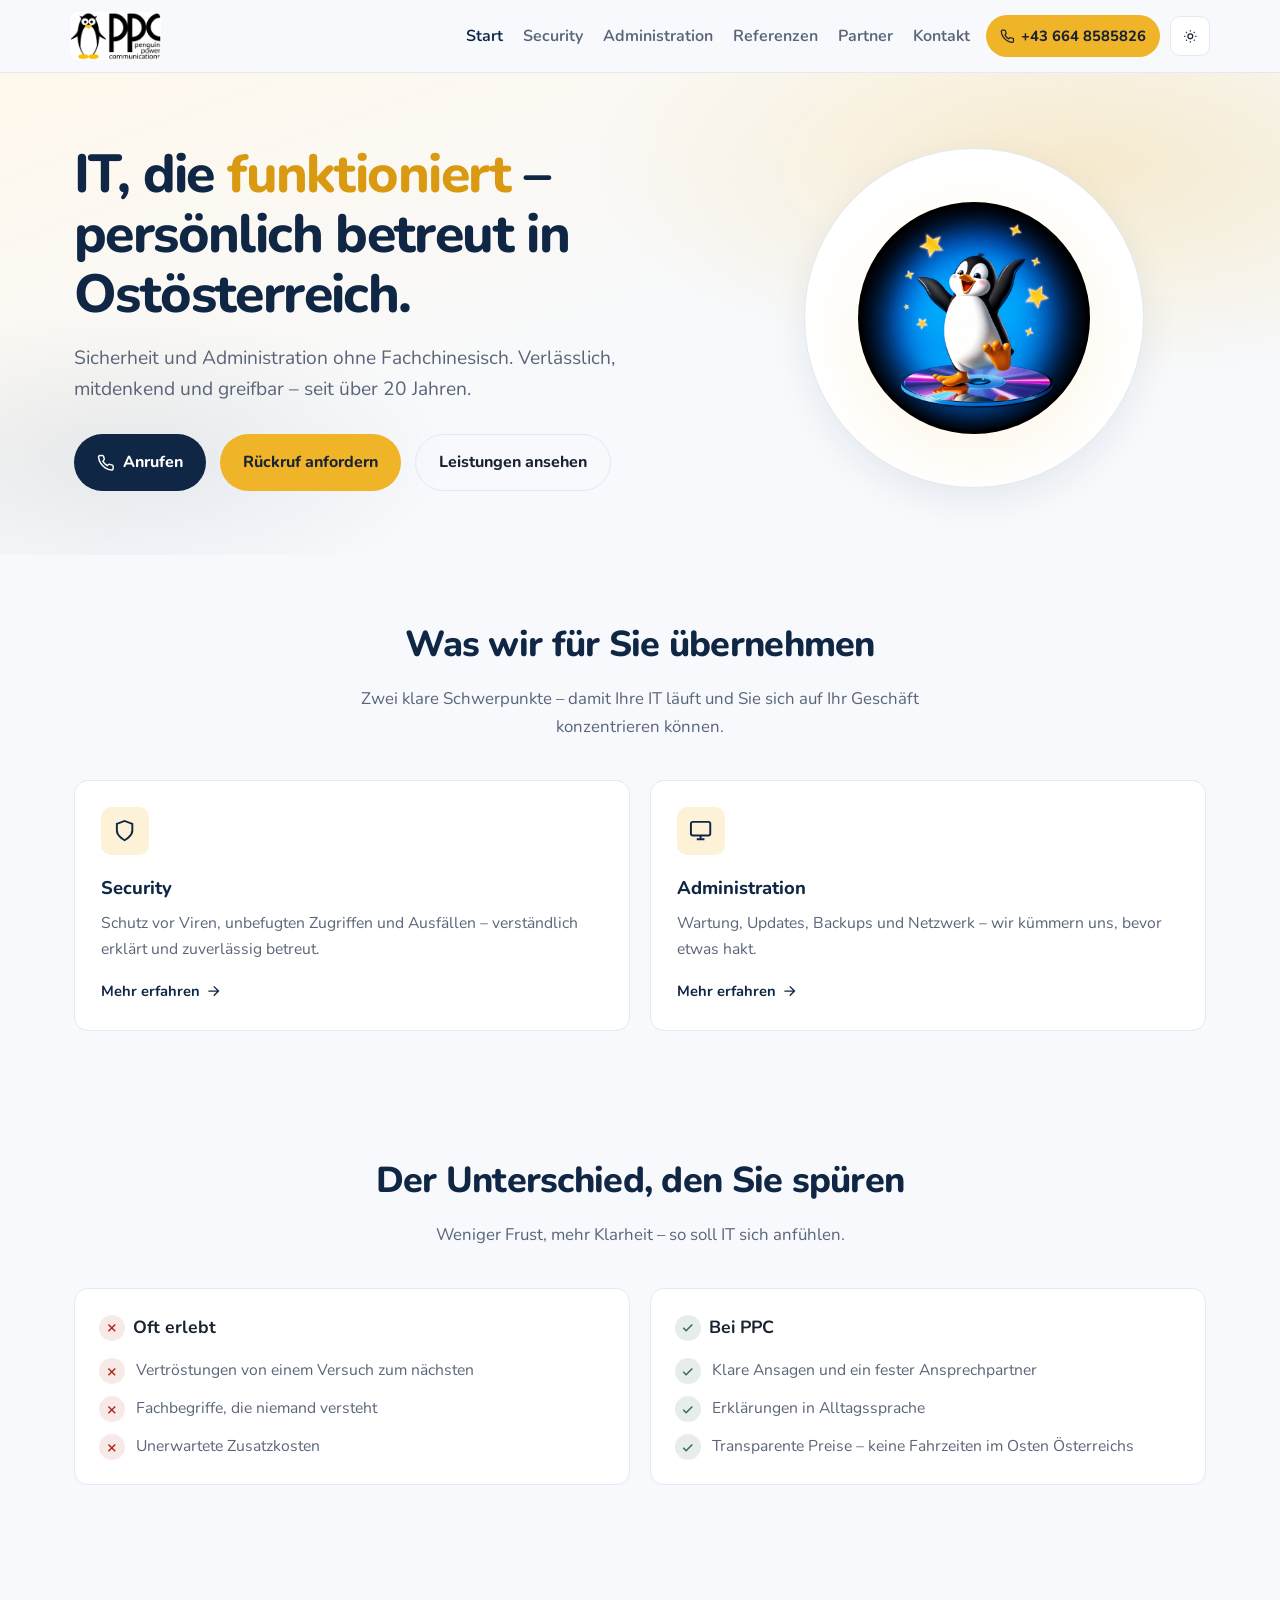
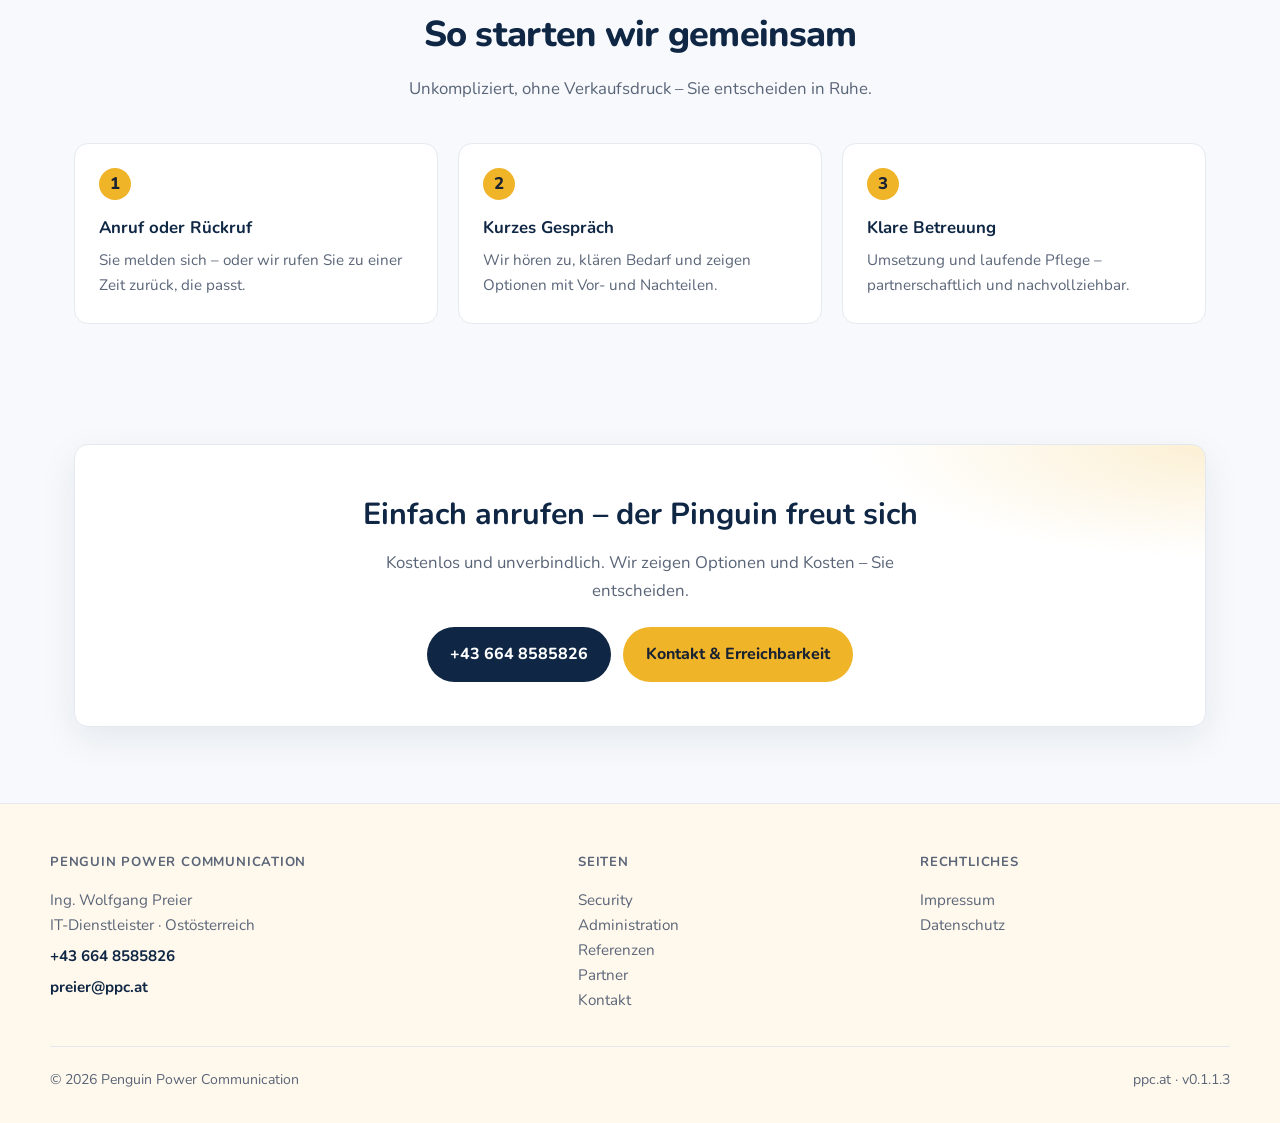
==== theweb/index.html @ 9c5f56d5 "Release 0.1.1.3: move site into theweb/ and add pro web standards. Relocate HTML/assets/security.txt" ====
<!DOCTYPE html>
<html lang="de">
<head>
  <meta charset="UTF-8">
  <meta name="viewport" content="width=device-width, initial-scale=1.0">
  <title>Penguin Power Communication | IT, die funktioniert</title>
  <meta name="description" content="Persönlicher IT-Dienstleister in Ostösterreich. Administration und Security – verständlich, verlässlich, seit über 20 Jahren.">
  <meta name="author" content="Ing. Wolfgang Preier, Penguin Power Communication">
  <meta name="version" content="0.1.1.3">
  <!-- PPCWeb Version 0.1.1.3 | 2026-11-20 | siehe CHANGELOG.md und DOKUMENTATION.md -->
  <meta name="theme-color" content="#f0b429" media="(prefers-color-scheme: light)">
  <meta name="theme-color" content="#0d1b2a" media="(prefers-color-scheme: dark)">
  <link rel="canonical" href="https://ppc.at/">
  <link rel="icon" href="assets/images/favicon.svg" type="image/svg+xml">
  <link rel="manifest" href="site.webmanifest">
  <link rel="author" type="text/plain" href="humans.txt">
  <meta property="og:type" content="website">
  <meta property="og:locale" content="de_AT">
  <meta property="og:site_name" content="Penguin Power Communication">
  <meta property="og:url" content="https://ppc.at/">
  <meta property="og:title" content="Penguin Power Communication | IT, die funktioniert">
  <meta property="og:description" content="Persönlicher IT-Dienstleister in Ostösterreich. Administration und Security – verständlich, verlässlich, seit über 20 Jahren.">
  <meta property="og:image" content="https://ppc.at/assets/images/penguin.jpg">
  <meta name="twitter:card" content="summary_large_image">
  <meta name="twitter:title" content="Penguin Power Communication | IT, die funktioniert">
  <meta name="twitter:description" content="Persönlicher IT-Dienstleister in Ostösterreich. Administration und Security – verständlich, verlässlich, seit über 20 Jahren.">
  <meta name="twitter:image" content="https://ppc.at/assets/images/penguin.jpg">
  <link rel="preconnect" href="https://fonts.bunny.net">
  <link href="https://fonts.bunny.net/css?family=nunito:400,600,700,800&display=swap" rel="stylesheet">
  <link rel="stylesheet" href="assets/css/style.css">
  <script type="application/ld+json">
  {
    "@context": "https://schema.org",
    "@type": "ProfessionalService",
    "name": "Penguin Power Communication",
    "alternateName": "PPC",
    "url": "https://ppc.at/",
    "logo": "https://ppc.at/assets/images/logo.jpg",
    "image": "https://ppc.at/assets/images/penguin.jpg",
    "description": "Persönlicher IT-Dienstleister in Ostösterreich – Administration und Security.",
    "telephone": "+43-664-8585826",
    "email": "preier@ppc.at",
    "address": {
      "@type": "PostalAddress",
      "streetAddress": "Sportplatzgasse 3",
      "postalCode": "7441",
      "addressLocality": "Pilgersdorf",
      "addressCountry": "AT"
    },
    "areaServed": {
      "@type": "AdministrativeArea",
      "name": "Ostösterreich"
    },
    "founder": {
      "@type": "Person",
      "name": "Ing. Wolfgang Preier"
    },
    "sameAs": [
      "https://malama.at"
    ]
  }
  </script>
  <script>
    (function () {
      try {
        var t = localStorage.getItem('theme');
        if (t === 'dark' || (!t && window.matchMedia('(prefers-color-scheme: dark)').matches)) {
          document.documentElement.setAttribute('data-theme', 'dark');
        }
      } catch (e) {}
    })();
  </script>
</head>
<body>
  <a class="skip-link" href="#main">Zum Inhalt springen</a>
  <header class="header">
    <nav class="nav" aria-label="Hauptnavigation">
      <a href="index.html" class="logo">
        <img src="assets/images/logo.jpg" alt="Penguin Power Communication">
      </a>
      <ul class="nav-links">
        <li><a href="index.html" class="active">Start</a></li>
        <li><a href="security.html">Security</a></li>
        <li><a href="administration.html">Administration</a></li>
        <li><a href="referenzen.html">Referenzen</a></li>
        <li><a href="partner.html">Partner</a></li>
        <li><a href="kontakt.html">Kontakt</a></li>
      </ul>
      <div class="nav-actions">
        <a href="tel:+436648585826" class="nav-phone" title="Jetzt anrufen">
          <svg class="icon" viewBox="0 0 24 24" fill="none" stroke="currentColor" stroke-width="2" stroke-linecap="round" stroke-linejoin="round" aria-hidden="true"><path d="M22 16.92v3a2 2 0 0 1-2.18 2 19.79 19.79 0 0 1-8.63-3.07 19.5 19.5 0 0 1-6-6 19.79 19.79 0 0 1-3.07-8.67A2 2 0 0 1 4.11 2h3a2 2 0 0 1 2 1.72c.13.81.36 1.6.68 2.35a2 2 0 0 1-.45 2.11L8.09 9.91a16 16 0 0 0 6 6l1.27-1.27a2 2 0 0 1 2.11-.45c.75.32 1.54.55 2.35.68A2 2 0 0 1 22 16.92z"/></svg>
          <span>+43 664 8585826</span>
        </a>
        <button class="theme-toggle" id="theme-toggle" type="button" aria-label="Dunkelmodus aktivieren">
          <svg class="icon icon-sm icon-sun" viewBox="0 0 24 24" fill="none" stroke="currentColor" stroke-width="2" aria-hidden="true"><circle cx="12" cy="12" r="4"/><path d="M12 2v2M12 20v2M4.93 4.93l1.41 1.41M17.66 17.66l1.41 1.41M2 12h2M20 12h2M4.93 19.07l1.41-1.41M17.66 6.34l1.41-1.41"/></svg>
          <svg class="icon icon-sm icon-moon" viewBox="0 0 24 24" fill="none" stroke="currentColor" stroke-width="2" aria-hidden="true"><path d="M21 14.5A8.5 8.5 0 1 1 9.5 3a7 7 0 0 0 11.5 11.5z"/></svg>
        </button>
        <button class="menu-toggle" type="button" aria-label="Menü öffnen" aria-expanded="false">
          <svg class="icon" viewBox="0 0 24 24" fill="none" stroke="currentColor" stroke-width="2" aria-hidden="true"><path d="M4 6h16M4 12h16M4 18h16"/></svg>
        </button>
      </div>
    </nav>
  </header>

  <main id="main">
    <section class="hero">
      <div class="hero-inner">
        <div class="hero-content">
          <h1>IT, die <span class="accent">funktioniert</span> – persönlich betreut in Ostösterreich.</h1>
          <p class="lead">Sicherheit und Administration ohne Fachchinesisch. Verlässlich, mitdenkend und greifbar – seit über 20 Jahren.</p>
          <div class="hero-buttons">
            <a href="tel:+436648585826" class="btn btn-phone">
              <svg class="icon icon-sm" viewBox="0 0 24 24" fill="none" stroke="currentColor" stroke-width="2" aria-hidden="true"><path d="M22 16.92v3a2 2 0 0 1-2.18 2 19.79 19.79 0 0 1-8.63-3.07 19.5 19.5 0 0 1-6-6 19.79 19.79 0 0 1-3.07-8.67A2 2 0 0 1 4.11 2h3a2 2 0 0 1 2 1.72c.13.81.36 1.6.68 2.35a2 2 0 0 1-.45 2.11L8.09 9.91a16 16 0 0 0 6 6l1.27-1.27a2 2 0 0 1 2.11-.45c.75.32 1.54.55 2.35.68A2 2 0 0 1 22 16.92z"/></svg>
              Anrufen
            </a>
            <a href="kontakt.html" class="btn btn-primary">Rückruf anfordern</a>
            <a href="security.html" class="btn btn-outline">Leistungen ansehen</a>
          </div>
        </div>
        <div class="hero-visual">
          <div class="penguin-box">
            <img src="assets/images/penguin.jpg" alt="Der PPC-Pinguin – Ihr freundlicher IT-Begleiter" class="penguin-logo" width="280" height="280">
          </div>
        </div>
      </div>
    </section>

    <section class="section">
      <div class="section-header">
        <h2>Was wir für Sie übernehmen</h2>
        <p>Zwei klare Schwerpunkte – damit Ihre IT läuft und Sie sich auf Ihr Geschäft konzentrieren können.</p>
      </div>
      <div class="grid grid-2">
        <a class="card" href="security.html">
          <div class="card-icon" aria-hidden="true">
            <svg class="icon" viewBox="0 0 24 24" fill="none" stroke="currentColor" stroke-width="2"><path d="M12 22s8-4 8-10V5l-8-3-8 3v7c0 6 8 10 8 10z"/></svg>
          </div>
          <h3>Security</h3>
          <p>Schutz vor Viren, unbefugten Zugriffen und Ausfällen – verständlich erklärt und zuverlässig betreut.</p>
          <span class="card-link-hint">Mehr erfahren
            <svg class="icon icon-sm" viewBox="0 0 24 24" fill="none" stroke="currentColor" stroke-width="2" aria-hidden="true"><path d="M5 12h14M13 5l7 7-7 7"/></svg>
          </span>
        </a>
        <a class="card" href="administration.html">
          <div class="card-icon" aria-hidden="true">
            <svg class="icon" viewBox="0 0 24 24" fill="none" stroke="currentColor" stroke-width="2"><rect x="2" y="3" width="20" height="14" rx="2"/><path d="M8 21h8M12 17v4"/></svg>
          </div>
          <h3>Administration</h3>
          <p>Wartung, Updates, Backups und Netzwerk – wir kümmern uns, bevor etwas hakt.</p>
          <span class="card-link-hint">Mehr erfahren
            <svg class="icon icon-sm" viewBox="0 0 24 24" fill="none" stroke="currentColor" stroke-width="2" aria-hidden="true"><path d="M5 12h14M13 5l7 7-7 7"/></svg>
          </span>
        </a>
      </div>
    </section>

    <section class="section">
      <div class="section-header">
        <h2>Der Unterschied, den Sie spüren</h2>
        <p>Weniger Frust, mehr Klarheit – so soll IT sich anfühlen.</p>
      </div>
      <div class="compare">
        <div class="compare-col">
          <h3>
            <span class="badge-icon badge-no" aria-hidden="true">
              <svg class="icon" viewBox="0 0 24 24" fill="none" stroke="currentColor" stroke-width="2.5"><path d="M18 6 6 18M6 6l12 12"/></svg>
            </span>
            Oft erlebt
          </h3>
          <ul>
            <li>
              <span class="badge-icon badge-no" aria-hidden="true"><svg class="icon" viewBox="0 0 24 24" fill="none" stroke="currentColor" stroke-width="2.5"><path d="M18 6 6 18M6 6l12 12"/></svg></span>
              Vertröstungen von einem Versuch zum nächsten
            </li>
            <li>
              <span class="badge-icon badge-no" aria-hidden="true"><svg class="icon" viewBox="0 0 24 24" fill="none" stroke="currentColor" stroke-width="2.5"><path d="M18 6 6 18M6 6l12 12"/></svg></span>
              Fachbegriffe, die niemand versteht
            </li>
            <li>
              <span class="badge-icon badge-no" aria-hidden="true"><svg class="icon" viewBox="0 0 24 24" fill="none" stroke="currentColor" stroke-width="2.5"><path d="M18 6 6 18M6 6l12 12"/></svg></span>
              Unerwartete Zusatzkosten
            </li>
          </ul>
        </div>
        <div class="compare-col">
          <h3>
            <span class="badge-icon badge-ok" aria-hidden="true">
              <svg class="icon" viewBox="0 0 24 24" fill="none" stroke="currentColor" stroke-width="2.5"><path d="M20 6 9 17l-5-5"/></svg>
            </span>
            Bei PPC
          </h3>
          <ul>
            <li>
              <span class="badge-icon badge-ok" aria-hidden="true"><svg class="icon" viewBox="0 0 24 24" fill="none" stroke="currentColor" stroke-width="2.5"><path d="M20 6 9 17l-5-5"/></svg></span>
              Klare Ansagen und ein fester Ansprechpartner
            </li>
            <li>
              <span class="badge-icon badge-ok" aria-hidden="true"><svg class="icon" viewBox="0 0 24 24" fill="none" stroke="currentColor" stroke-width="2.5"><path d="M20 6 9 17l-5-5"/></svg></span>
              Erklärungen in Alltagssprache
            </li>
            <li>
              <span class="badge-icon badge-ok" aria-hidden="true"><svg class="icon" viewBox="0 0 24 24" fill="none" stroke="currentColor" stroke-width="2.5"><path d="M20 6 9 17l-5-5"/></svg></span>
              Transparente Preise – keine Fahrzeiten im Osten Österreichs
            </li>
          </ul>
        </div>
      </div>
    </section>

    <section class="section">
      <div class="section-header">
        <h2>So starten wir gemeinsam</h2>
        <p>Unkompliziert, ohne Verkaufsdruck – Sie entscheiden in Ruhe.</p>
      </div>
      <div class="steps">
        <div class="step">
          <h3>Anruf oder Rückruf</h3>
          <p>Sie melden sich – oder wir rufen Sie zu einer Zeit zurück, die passt.</p>
        </div>
        <div class="step">
          <h3>Kurzes Gespräch</h3>
          <p>Wir hören zu, klären Bedarf und zeigen Optionen mit Vor- und Nachteilen.</p>
        </div>
        <div class="step">
          <h3>Klare Betreuung</h3>
          <p>Umsetzung und laufende Pflege – partnerschaftlich und nachvollziehbar.</p>
        </div>
      </div>
    </section>

    <section class="section">
      <div class="cta">
        <h2>Einfach anrufen – der Pinguin freut sich</h2>
        <p>Kostenlos und unverbindlich. Wir zeigen Optionen und Kosten – Sie entscheiden.</p>
        <div class="cta-actions">
          <a href="tel:+436648585826" class="btn btn-phone">+43 664 8585826</a>
          <a href="kontakt.html" class="btn btn-primary">Kontakt &amp; Erreichbarkeit</a>
        </div>
      </div>
    </section>
  </main>

  <footer class="footer">
    <div class="footer-inner">
      <div>
        <h4>Penguin Power Communication</h4>
        <p>Ing. Wolfgang Preier<br>IT-Dienstleister · Ostösterreich</p>
        <p><a class="footer-phone" href="tel:+436648585826">+43 664 8585826</a></p>
        <p><a class="footer-mail" href="mailto:preier@ppc.at">preier@ppc.at</a></p>
      </div>
      <div>
        <h4>Seiten</h4>
        <p>
          <a href="security.html">Security</a><br>
          <a href="administration.html">Administration</a><br>
          <a href="referenzen.html">Referenzen</a><br>
          <a href="partner.html">Partner</a><br>
          <a href="kontakt.html">Kontakt</a>
        </p>
      </div>
      <div>
        <h4>Rechtliches</h4>
        <p>
          <a href="impressum.html">Impressum</a><br>
          <a href="impressum.html#datenschutz">Datenschutz</a>
        </p>
      </div>
    </div>
    <div class="footer-bottom">
      <span>© 2026 Penguin Power Communication</span>
      <span>ppc.at · v<span id="site-version">0.1.1.3</span></span>
    </div>
  </footer>

  <script src="assets/js/main.js"></script>
</body>
</html>
---- theweb/assets/css/style.css ----
:root {
  --bg: #f7f9fc;
  --bg-warm: #fff8ec;
  --bg-card: #ffffff;
  --text: #1a2332;
  --text-muted: #5a6578;
  --ink: #0f2744;
  --accent: #f0b429;
  --accent-hover: #d99a12;
  --accent-ink: #1a2332;
  --accent-soft: rgba(240, 180, 41, 0.18);
  --border: #e4e9f0;
  --header-bg: rgba(247, 249, 252, 0.92);
  --ok: #2f6b4f;
  --ok-soft: rgba(47, 107, 79, 0.12);
  --no: #b42318;
  --no-soft: rgba(180, 35, 24, 0.1);
  --radius: 14px;
  --radius-sm: 10px;
  --shadow: 0 12px 36px rgba(15, 39, 68, 0.08);
  --font: "Nunito", "Segoe UI", system-ui, sans-serif;
  --focus: 0 0 0 3px rgba(240, 180, 41, 0.45);
}

[data-theme="dark"] {
  --bg: #0d1b2a;
  --bg-warm: #132338;
  --bg-card: #152536;
  --text: #f4f7fb;
  --text-muted: #a8b4c4;
  --ink: #e8eef6;
  --accent: #f0b429;
  --accent-hover: #ffc94a;
  --accent-ink: #1a2332;
  --accent-soft: rgba(240, 180, 41, 0.16);
  --border: #243447;
  --header-bg: rgba(13, 27, 42, 0.92);
  --shadow: 0 12px 36px rgba(0, 0, 0, 0.35);
  --ok: #6fcf97;
  --ok-soft: rgba(111, 207, 151, 0.14);
  --no: #f97066;
  --no-soft: rgba(249, 112, 102, 0.12);
}

* {
  margin: 0;
  padding: 0;
  box-sizing: border-box;
}

html {
  scroll-behavior: smooth;
}

@media (prefers-reduced-motion: reduce) {
  html {
    scroll-behavior: auto;
  }
  *,
  *::before,
  *::after {
    animation: none !important;
    transition: none !important;
  }
}

body {
  font-family: var(--font);
  background: var(--bg);
  color: var(--text);
  line-height: 1.65;
  min-height: 100vh;
  font-size: 1.05rem;
}

a {
  color: inherit;
  text-decoration: none;
}

img {
  max-width: 100%;
  height: auto;
  display: block;
}

:focus-visible {
  outline: none;
  box-shadow: var(--focus);
  border-radius: 6px;
}

.skip-link {
  position: absolute;
  left: 1rem;
  top: -100px;
  z-index: 1000;
  padding: 0.65rem 1rem;
  background: var(--accent);
  color: var(--accent-ink);
  font-weight: 750;
  border-radius: 8px;
  transition: top 0.2s;
}

.skip-link:focus {
  top: 1rem;
}

.icon {
  width: 1.35em;
  height: 1.35em;
  display: block;
  flex-shrink: 0;
}

.icon-sm {
  width: 1.1em;
  height: 1.1em;
}

/* Header */
.header {
  position: sticky;
  top: 0;
  z-index: 100;
  background: var(--header-bg);
  backdrop-filter: blur(14px);
  border-bottom: 1px solid var(--border);
}

.nav {
  max-width: 1180px;
  margin: 0 auto;
  padding: 0.75rem 1.25rem;
  display: flex;
  align-items: center;
  gap: 1rem;
}

.logo {
  display: flex;
  align-items: center;
  flex-shrink: 0;
}

.logo img {
  height: 48px;
  width: auto;
  border-radius: 8px;
}

.nav-links {
  display: flex;
  gap: 1.25rem;
  list-style: none;
  font-size: 1rem;
  font-weight: 650;
  margin-left: auto;
}

.nav-links a {
  color: var(--text-muted);
  transition: color 0.2s;
}

.nav-links a:hover,
.nav-links a.active {
  color: var(--ink);
}

.nav-actions {
  display: flex;
  align-items: center;
  gap: 0.6rem;
  flex-shrink: 0;
}

.nav-phone {
  display: inline-flex;
  align-items: center;
  gap: 0.4rem;
  padding: 0.55rem 0.9rem;
  border-radius: 999px;
  background: var(--accent);
  color: var(--accent-ink);
  font-weight: 750;
  font-size: 0.92rem;
  transition: background 0.2s, transform 0.2s;
}

.nav-phone:hover {
  background: var(--accent-hover);
  transform: translateY(-1px);
}

.nav-phone .icon {
  width: 1em;
  height: 1em;
}

.theme-toggle,
.menu-toggle {
  background: var(--bg-card);
  border: 1px solid var(--border);
  color: var(--text);
  width: 40px;
  height: 40px;
  border-radius: 10px;
  cursor: pointer;
  display: inline-flex;
  align-items: center;
  justify-content: center;
  transition: border-color 0.2s, color 0.2s;
}

.theme-toggle:hover,
.menu-toggle:hover {
  border-color: var(--accent);
  color: var(--ink);
}

.menu-toggle {
  display: none;
}

.theme-toggle .icon-moon {
  display: none;
}

[data-theme="dark"] .theme-toggle .icon-sun {
  display: none;
}

[data-theme="dark"] .theme-toggle .icon-moon {
  display: block;
}

/* Hero */
.hero {
  position: relative;
  overflow: hidden;
  background:
    radial-gradient(ellipse 70% 80% at 85% 20%, rgba(240, 180, 41, 0.22), transparent 55%),
    radial-gradient(ellipse 50% 60% at 10% 80%, rgba(15, 39, 68, 0.08), transparent 50%),
    linear-gradient(160deg, var(--bg-warm), var(--bg) 55%);
}

[data-theme="dark"] .hero {
  background:
    radial-gradient(ellipse 70% 80% at 85% 15%, rgba(240, 180, 41, 0.16), transparent 55%),
    radial-gradient(ellipse 50% 60% at 5% 90%, rgba(80, 140, 220, 0.08), transparent 50%),
    linear-gradient(160deg, #132338, var(--bg) 60%);
}

.hero-inner {
  max-width: 1180px;
  margin: 0 auto;
  padding: 4.5rem 1.5rem 4rem;
  display: grid;
  grid-template-columns: 1.15fr 0.85fr;
  gap: 2.5rem;
  align-items: center;
}

.hero-content h1 {
  font-size: clamp(2.15rem, 4.8vw, 3.35rem);
  font-weight: 800;
  line-height: 1.12;
  letter-spacing: -0.03em;
  margin-bottom: 1.1rem;
  color: var(--ink);
}

.hero-content h1 .accent {
  color: var(--accent-hover);
}

[data-theme="dark"] .hero-content h1 .accent {
  color: var(--accent);
}

.hero-content .lead {
  font-size: 1.2rem;
  color: var(--text-muted);
  margin-bottom: 1.75rem;
  max-width: 34rem;
}

.hero-buttons {
  display: flex;
  flex-wrap: wrap;
  gap: 0.85rem;
}

.btn {
  display: inline-flex;
  align-items: center;
  justify-content: center;
  gap: 0.5rem;
  padding: 0.9rem 1.45rem;
  border-radius: 999px;
  font-weight: 750;
  font-size: 1rem;
  transition: transform 0.2s, background 0.2s, border-color 0.2s, color 0.2s;
  border: none;
  cursor: pointer;
  font-family: inherit;
}

.btn-primary {
  background: var(--accent);
  color: var(--accent-ink);
}

.btn-primary:hover {
  background: var(--accent-hover);
  transform: translateY(-2px);
}

.btn-outline {
  background: transparent;
  border: 1.5px solid var(--border);
  color: var(--text);
}

.btn-outline:hover {
  border-color: var(--accent);
  color: var(--ink);
}

.btn-phone {
  background: var(--ink);
  color: #fff;
}

.btn-phone:hover {
  filter: brightness(1.08);
  transform: translateY(-2px);
}

[data-theme="dark"] .btn-phone {
  background: var(--accent);
  color: var(--accent-ink);
}

.hero-visual {
  display: flex;
  justify-content: center;
  align-items: center;
}

.penguin-box {
  width: min(100%, 340px);
  aspect-ratio: 1;
  border-radius: 50%;
  display: flex;
  align-items: center;
  justify-content: center;
  background:
    radial-gradient(circle at 35% 30%, rgba(255, 255, 255, 0.55), transparent 45%),
    radial-gradient(circle at 50% 55%, var(--accent-soft), transparent 65%),
    var(--bg-card);
  border: 1px solid var(--border);
  box-shadow: var(--shadow);
  padding: 1.25rem;
}

.penguin-logo {
  width: 78%;
  height: auto;
  object-fit: contain;
  border-radius: 50%;
}

/* Sections */
.section {
  max-width: 1180px;
  margin: 0 auto;
  padding: 3.75rem 1.5rem;
}

.section-header {
  text-align: center;
  margin-bottom: 2.5rem;
}

.section-header h2 {
  font-size: clamp(1.7rem, 3vw, 2.25rem);
  font-weight: 800;
  letter-spacing: -0.02em;
  margin-bottom: 0.65rem;
  color: var(--ink);
}

.section-header p {
  color: var(--text-muted);
  max-width: 38rem;
  margin: 0 auto;
}

.grid {
  display: grid;
  gap: 1.25rem;
}

.grid-3 {
  grid-template-columns: repeat(auto-fit, minmax(260px, 1fr));
}

.grid-2 {
  grid-template-columns: repeat(auto-fit, minmax(280px, 1fr));
}

.card {
  background: var(--bg-card);
  border: 1px solid var(--border);
  border-radius: var(--radius);
  padding: 1.6rem;
  transition: border-color 0.2s, box-shadow 0.2s, transform 0.2s;
}

a.card:hover {
  border-color: var(--accent);
  transform: translateY(-3px);
  box-shadow: var(--shadow);
}

.card-icon {
  width: 48px;
  height: 48px;
  background: var(--accent-soft);
  border-radius: var(--radius-sm);
  display: flex;
  align-items: center;
  justify-content: center;
  margin-bottom: 1.1rem;
  color: var(--ink);
}

.card-icon .icon {
  width: 1.45rem;
  height: 1.45rem;
}

.card h3 {
  font-size: 1.15rem;
  font-weight: 750;
  margin-bottom: 0.5rem;
  color: var(--ink);
}

.card p {
  color: var(--text-muted);
  font-size: 0.98rem;
}

.card-link-hint {
  display: inline-flex;
  align-items: center;
  gap: 0.35rem;
  margin-top: 1rem;
  font-weight: 700;
  font-size: 0.92rem;
  color: var(--ink);
}

.compare {
  display: grid;
  grid-template-columns: 1fr 1fr;
  gap: 1.25rem;
}

.compare-col {
  background: var(--bg-card);
  border: 1px solid var(--border);
  border-radius: var(--radius);
  padding: 1.5rem;
}

.compare-col h3 {
  font-size: 1.1rem;
  margin-bottom: 1rem;
  display: flex;
  align-items: center;
  gap: 0.5rem;
}

.compare-col ul {
  list-style: none;
  display: grid;
  gap: 0.75rem;
}

.compare-col li {
  display: flex;
  gap: 0.7rem;
  align-items: flex-start;
  color: var(--text-muted);
  font-size: 0.98rem;
}

.badge-icon {
  width: 26px;
  height: 26px;
  border-radius: 50%;
  display: inline-flex;
  align-items: center;
  justify-content: center;
  flex-shrink: 0;
}

.badge-icon .icon {
  width: 0.85rem;
  height: 0.85rem;
}

.badge-no {
  background: var(--no-soft);
  color: var(--no);
}

.badge-ok {
  background: var(--ok-soft);
  color: var(--ok);
}

.steps {
  display: grid;
  grid-template-columns: repeat(3, 1fr);
  gap: 1.25rem;
  counter-reset: step;
}

.step {
  background: var(--bg-card);
  border: 1px solid var(--border);
  border-radius: var(--radius);
  padding: 1.5rem;
  position: relative;
}

.step::before {
  counter-increment: step;
  content: counter(step);
  display: inline-flex;
  align-items: center;
  justify-content: center;
  width: 2rem;
  height: 2rem;
  border-radius: 50%;
  background: var(--accent);
  color: var(--accent-ink);
  font-weight: 800;
  margin-bottom: 0.9rem;
}

.step h3 {
  font-size: 1.05rem;
  margin-bottom: 0.4rem;
  color: var(--ink);
}

.step p {
  color: var(--text-muted);
  font-size: 0.95rem;
}

.features {
  display: grid;
  gap: 0.9rem;
}

.feature {
  display: flex;
  gap: 1rem;
  align-items: flex-start;
  padding: 1.15rem 1.25rem;
  background: var(--bg-card);
  border-radius: var(--radius);
  border: 1px solid var(--border);
}

.feature-check {
  flex-shrink: 0;
  width: 28px;
  height: 28px;
  background: var(--accent);
  color: var(--accent-ink);
  border-radius: 50%;
  display: flex;
  align-items: center;
  justify-content: center;
}

.feature-check .icon {
  width: 0.9rem;
  height: 0.9rem;
}

.cta {
  background:
    radial-gradient(ellipse 60% 80% at 100% 0%, rgba(240, 180, 41, 0.2), transparent 50%),
    var(--bg-card);
  border: 1px solid var(--border);
  border-radius: var(--radius);
  padding: 2.75rem 2rem;
  text-align: center;
  box-shadow: var(--shadow);
}

.cta h2 {
  font-size: clamp(1.5rem, 3vw, 1.9rem);
  margin-bottom: 0.65rem;
  color: var(--ink);
}

.cta p {
  color: var(--text-muted);
  margin-bottom: 1.4rem;
  max-width: 36rem;
  margin-left: auto;
  margin-right: auto;
}

.cta-actions {
  display: flex;
  flex-wrap: wrap;
  gap: 0.75rem;
  justify-content: center;
}

.contact-grid {
  display: grid;
  grid-template-columns: repeat(auto-fit, minmax(240px, 1fr));
  gap: 1.25rem;
  max-width: 860px;
  margin: 0 auto;
}

.contact-card {
  text-align: center;
  padding: 2rem 1.5rem;
}

.contact-card .card-icon {
  margin-left: auto;
  margin-right: auto;
}

.contact-card a {
  font-weight: 750;
  color: var(--ink);
  word-break: break-word;
}

.contact-card a:hover {
  color: var(--accent-hover);
}

.legal {
  max-width: 760px;
  margin: 0 auto;
}

.legal h2 {
  margin: 2rem 0 0.85rem;
  color: var(--ink);
  font-size: 1.35rem;
}

.legal h2:first-child {
  margin-top: 0;
}

.legal p,
.legal li {
  color: var(--text-muted);
  margin-bottom: 0.75rem;
}

.legal ul {
  padding-left: 1.2rem;
  margin-bottom: 1rem;
}

.partner-logo {
  max-width: 220px;
  margin: 0 auto 1.25rem;
  height: auto;
}

.footer {
  border-top: 1px solid var(--border);
  padding: 3rem 1.5rem 2rem;
  margin-top: 1rem;
  background: var(--bg-warm);
}

[data-theme="dark"] .footer {
  background: #101f30;
}

.footer-inner {
  max-width: 1180px;
  margin: 0 auto;
  display: grid;
  grid-template-columns: 1.6fr 1fr 1fr;
  gap: 2rem;
}

.footer h4 {
  font-size: 0.82rem;
  text-transform: uppercase;
  letter-spacing: 0.06em;
  color: var(--text-muted);
  margin-bottom: 0.9rem;
}

.footer p,
.footer a {
  color: var(--text-muted);
  font-size: 0.95rem;
}

.footer a:hover {
  color: var(--accent-hover);
}

.footer-phone,
.footer-mail {
  display: inline-flex;
  align-items: center;
  gap: 0.4rem;
  font-weight: 700;
  color: var(--ink) !important;
  margin-top: 0.35rem;
}

.footer-bottom {
  max-width: 1180px;
  margin: 2rem auto 0;
  padding-top: 1.35rem;
  border-top: 1px solid var(--border);
  display: flex;
  justify-content: space-between;
  flex-wrap: wrap;
  gap: 1rem;
  font-size: 0.88rem;
  color: var(--text-muted);
}

.page-header {
  max-width: 1180px;
  margin: 0 auto;
  padding: 3.25rem 1.5rem 1.5rem;
  text-align: center;
}

.page-header h1 {
  font-size: clamp(2rem, 4vw, 2.7rem);
  font-weight: 800;
  letter-spacing: -0.02em;
  margin-bottom: 0.65rem;
  color: var(--ink);
}

.page-header p {
  color: var(--text-muted);
  font-size: 1.1rem;
  max-width: 40rem;
  margin: 0 auto;
}

.ref-list {
  display: grid;
  gap: 0.85rem;
}

.ref-item {
  padding: 1.15rem 1.35rem;
  background: var(--bg-card);
  border: 1px solid var(--border);
  border-radius: var(--radius);
  display: flex;
  align-items: center;
  gap: 0.85rem;
  font-weight: 650;
}

.ref-item .icon {
  color: var(--accent-hover);
  width: 1rem;
  height: 1rem;
}

@media (max-width: 900px) {
  .hero-inner {
    grid-template-columns: 1fr;
    text-align: center;
    padding-top: 3rem;
  }

  .hero-content .lead {
    margin-left: auto;
    margin-right: auto;
  }

  .hero-buttons {
    justify-content: center;
  }

  .nav-links {
    display: none;
    position: absolute;
    top: 100%;
    left: 0;
    right: 0;
    background: var(--bg);
    flex-direction: column;
    padding: 1.25rem 1.5rem 1.5rem;
    border-bottom: 1px solid var(--border);
    gap: 0.85rem;
    margin-left: 0;
  }

  .nav-links.open {
    display: flex;
  }

  .menu-toggle {
    display: inline-flex;
  }

  .nav-phone span {
    display: none;
  }

  .nav-phone {
    padding: 0.55rem;
    width: 40px;
    height: 40px;
    justify-content: center;
  }

  .compare,
  .steps,
  .footer-inner {
    grid-template-columns: 1fr;
  }
}

@media (max-width: 600px) {
  .logo img {
    height: 40px;
  }

  .penguin-box {
    width: min(100%, 260px);
  }
}
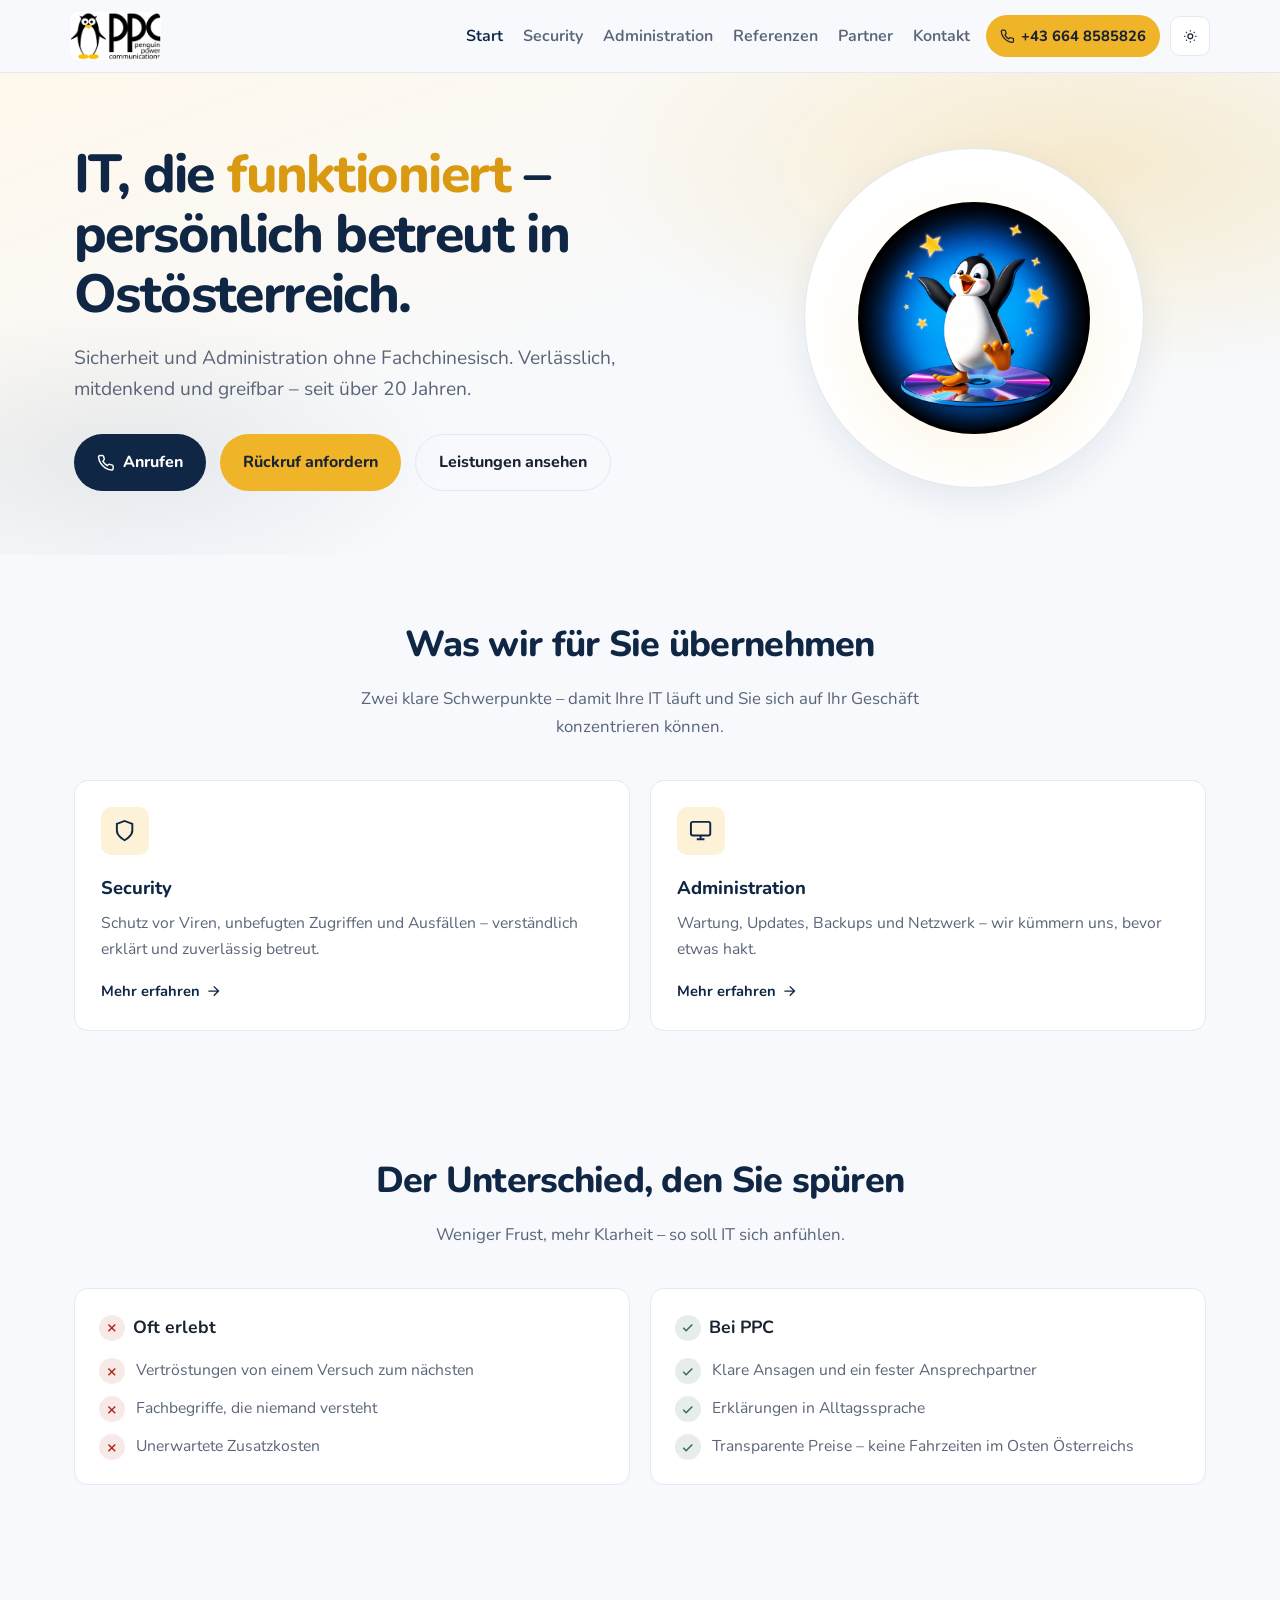
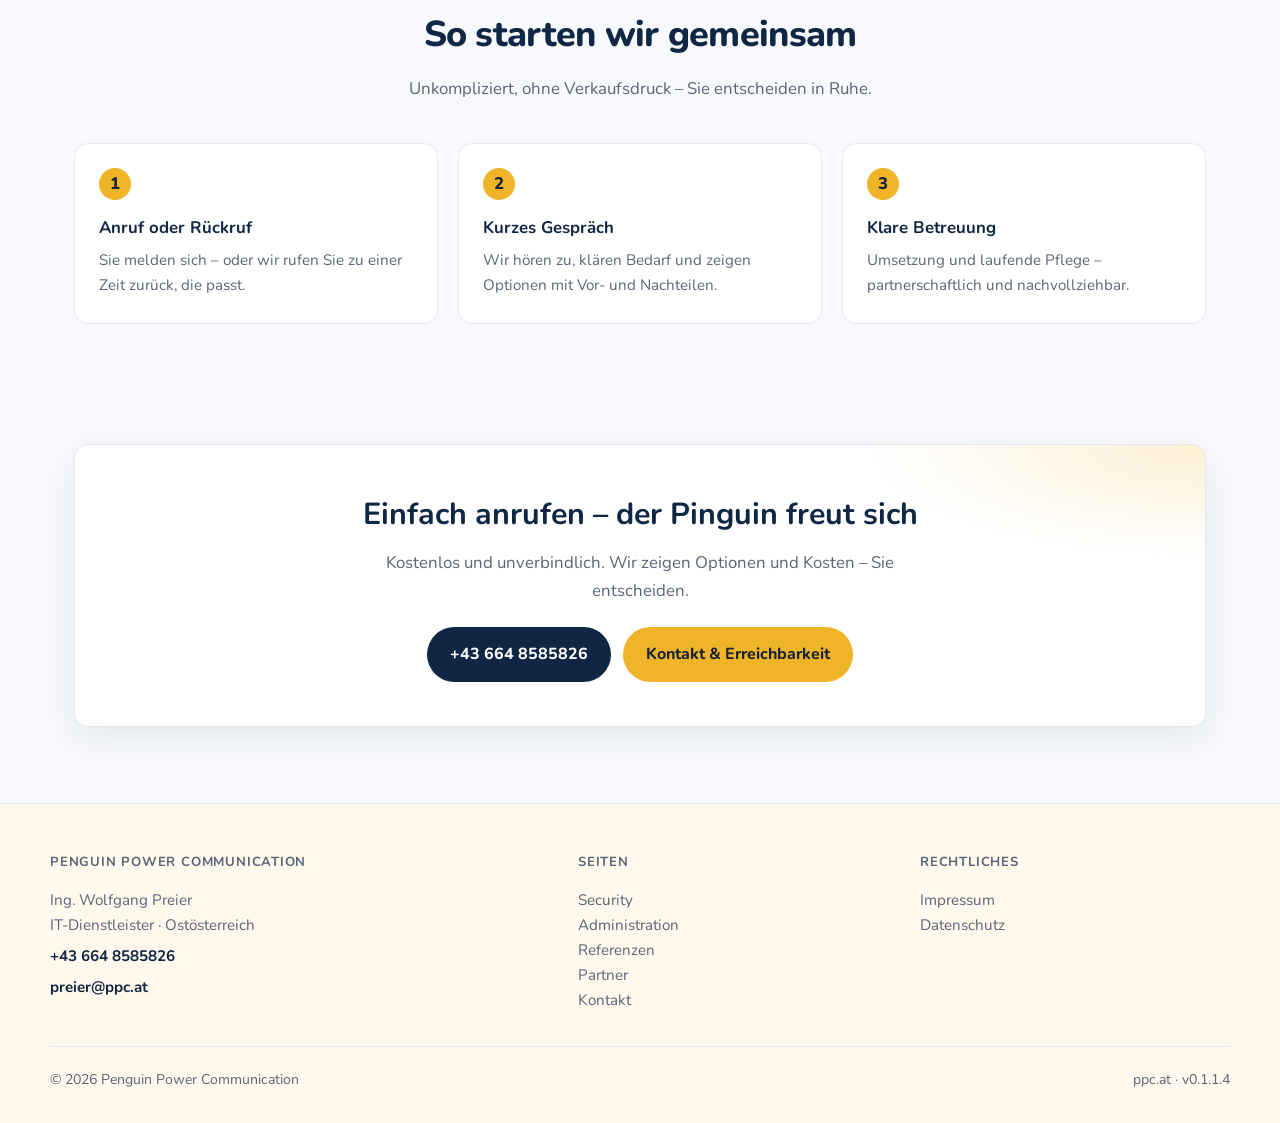
==== commit 0650ffef: "Release 0.1.1.4: document GitHub link and harden ignore rules. Confirm local Meine Ablage path track" ====
--- a/theweb/index.html
+++ b/theweb/index.html
@@ -6,8 +6,8 @@
   <title>Penguin Power Communication | IT, die funktioniert</title>
   <meta name="description" content="Persönlicher IT-Dienstleister in Ostösterreich. Administration und Security – verständlich, verlässlich, seit über 20 Jahren.">
   <meta name="author" content="Ing. Wolfgang Preier, Penguin Power Communication">
-  <meta name="version" content="0.1.1.3">
-  <!-- PPCWeb Version 0.1.1.3 | 2026-11-20 | siehe CHANGELOG.md und DOKUMENTATION.md -->
+  <meta name="version" content="0.1.1.4">
+  <!-- PPCWeb Version 0.1.1.4 | 2026-11-22 | siehe CHANGELOG.md und DOKUMENTATION.md -->
   <meta name="theme-color" content="#f0b429" media="(prefers-color-scheme: light)">
   <meta name="theme-color" content="#0d1b2a" media="(prefers-color-scheme: dark)">
   <link rel="canonical" href="https://ppc.at/">
@@ -268,7 +268,7 @@
     </div>
     <div class="footer-bottom">
       <span>© 2026 Penguin Power Communication</span>
-      <span>ppc.at · v<span id="site-version">0.1.1.3</span></span>
+      <span>ppc.at · v<span id="site-version">0.1.1.4</span></span>
     </div>
   </footer>
 
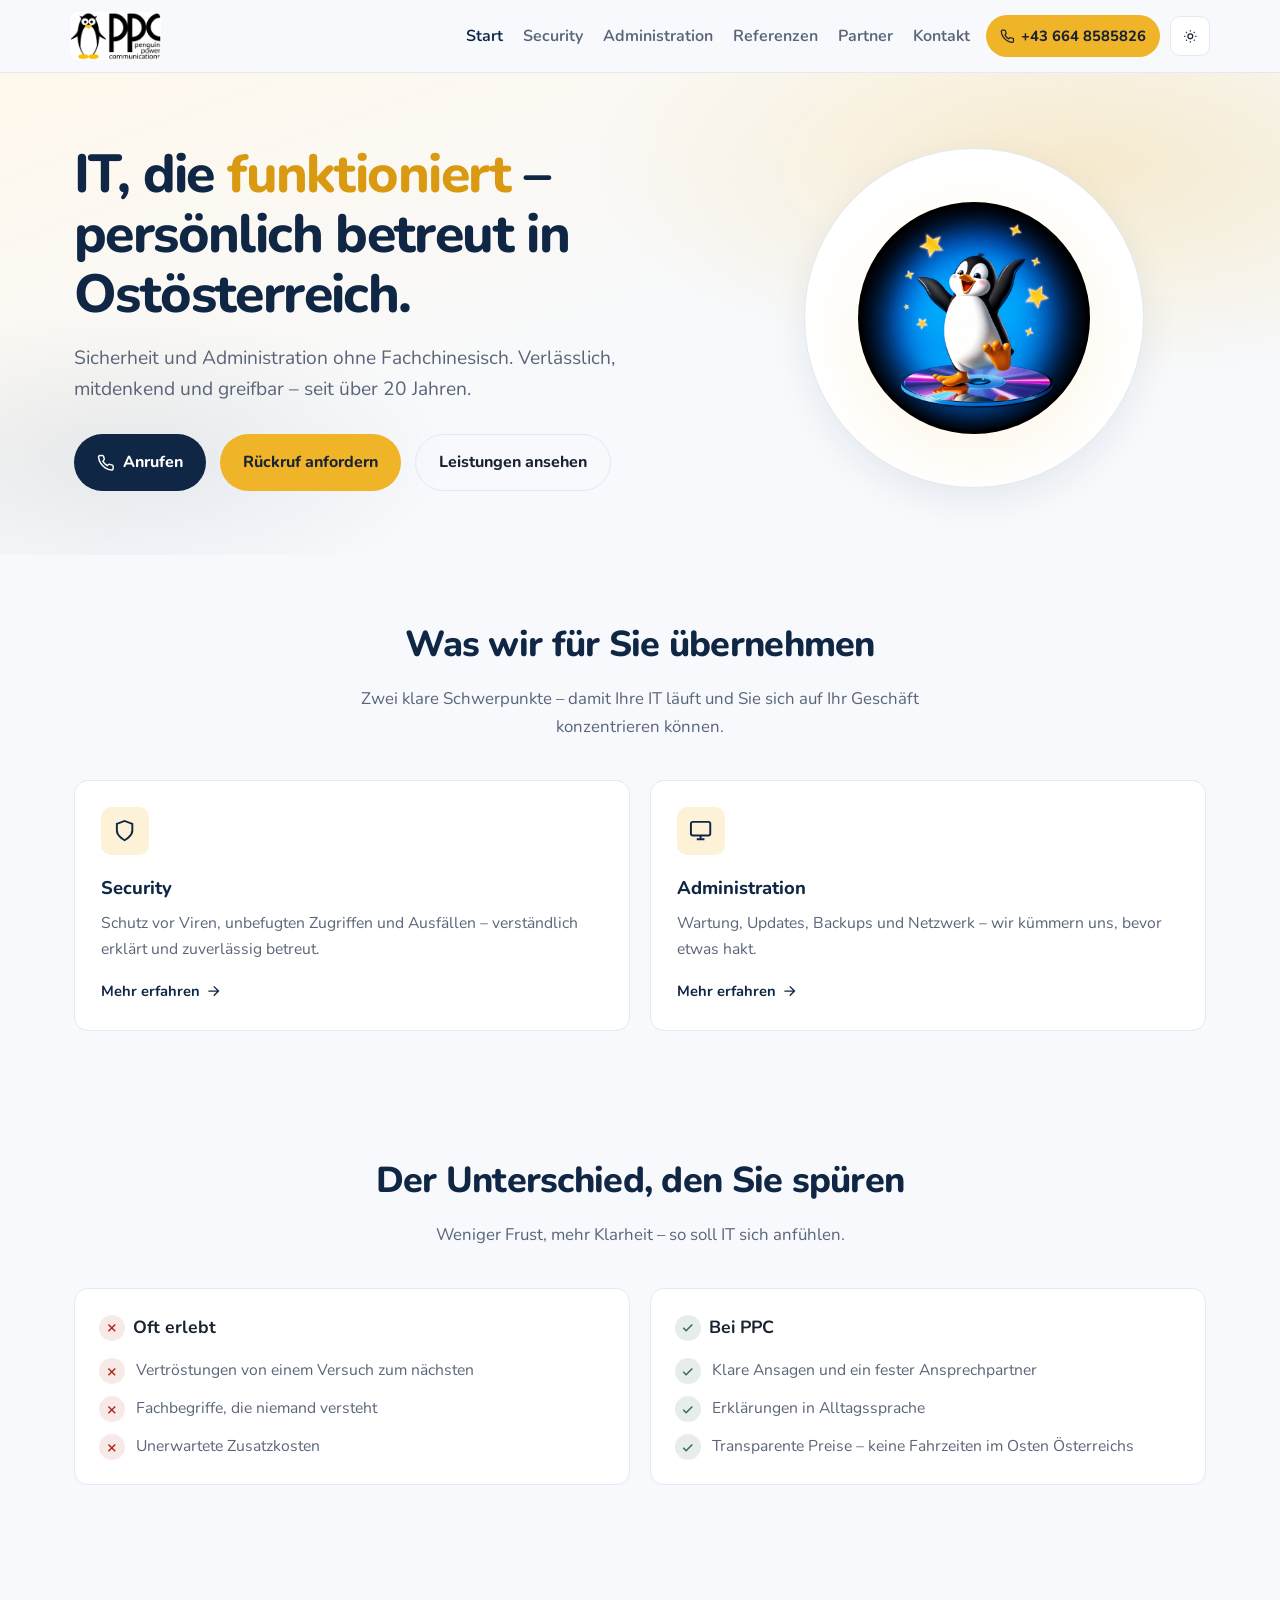
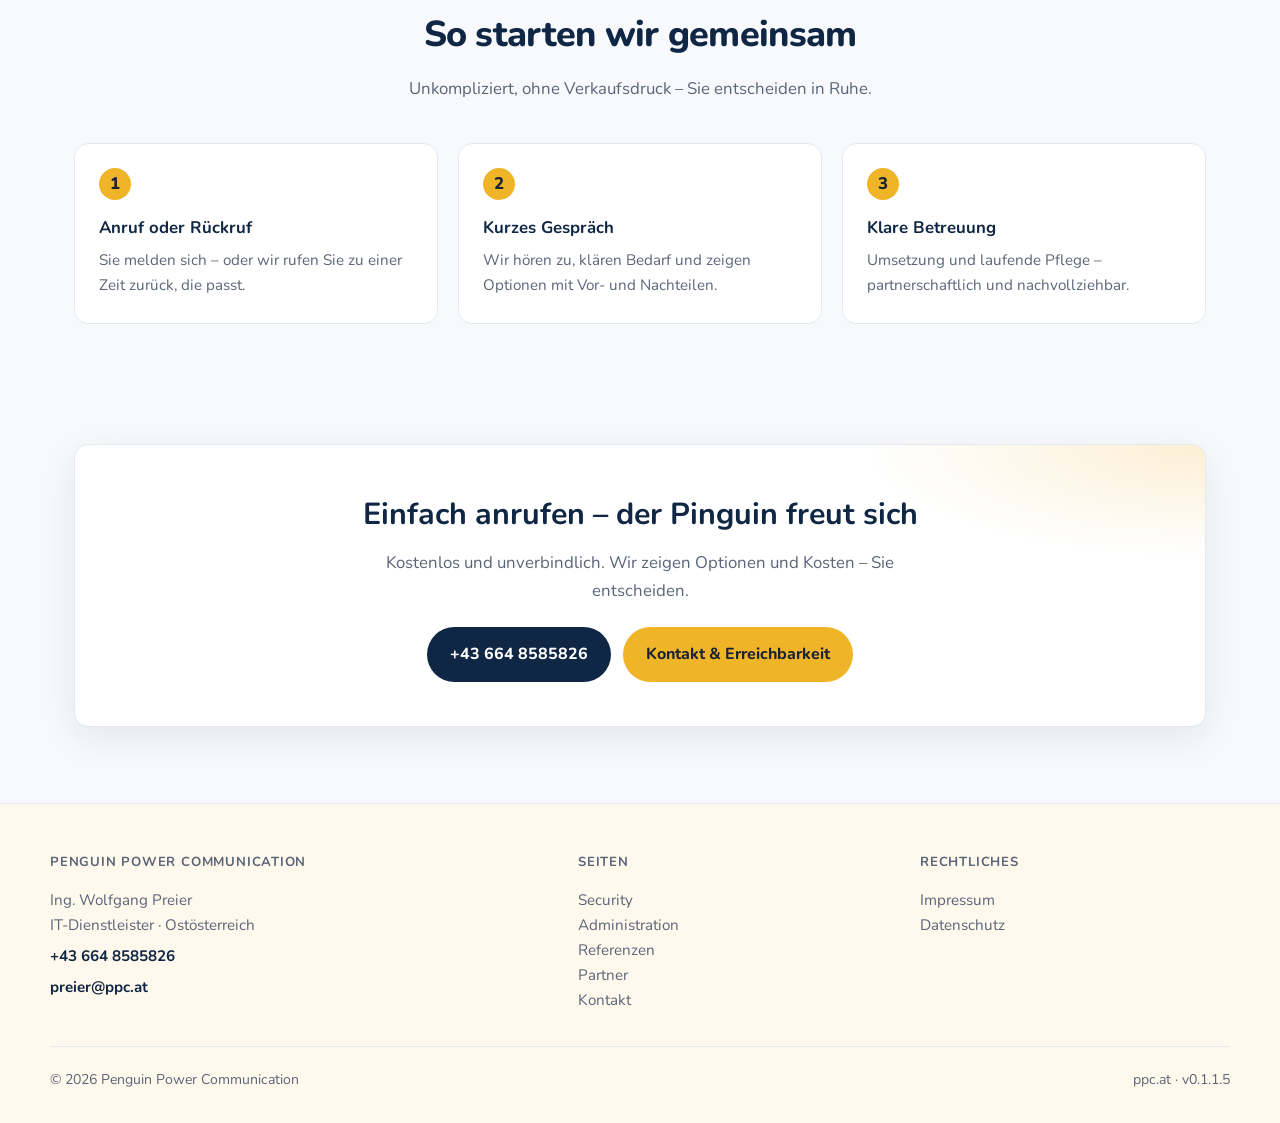
==== commit 9aba244e: "Release 0.1.1.5: contact form with ALTCHA and M-Con bridge. Add ppc-contact service, Phase-1 SMTP fo" ====
--- a/theweb/index.html
+++ b/theweb/index.html
@@ -6,8 +6,8 @@
   <title>Penguin Power Communication | IT, die funktioniert</title>
   <meta name="description" content="Persönlicher IT-Dienstleister in Ostösterreich. Administration und Security – verständlich, verlässlich, seit über 20 Jahren.">
   <meta name="author" content="Ing. Wolfgang Preier, Penguin Power Communication">
-  <meta name="version" content="0.1.1.4">
-  <!-- PPCWeb Version 0.1.1.4 | 2026-11-22 | siehe CHANGELOG.md und DOKUMENTATION.md -->
+  <meta name="version" content="0.1.1.5">
+  <!-- PPCWeb Version 0.1.1.5 | 2026-11-25 | siehe CHANGELOG.md und DOKUMENTATION.md -->
   <meta name="theme-color" content="#f0b429" media="(prefers-color-scheme: light)">
   <meta name="theme-color" content="#0d1b2a" media="(prefers-color-scheme: dark)">
   <link rel="canonical" href="https://ppc.at/">
@@ -268,7 +268,7 @@
     </div>
     <div class="footer-bottom">
       <span>© 2026 Penguin Power Communication</span>
-      <span>ppc.at · v<span id="site-version">0.1.1.4</span></span>
+      <span>ppc.at · v<span id="site-version">0.1.1.5</span></span>
     </div>
   </footer>
 
--- a/theweb/assets/css/style.css
+++ b/theweb/assets/css/style.css
@@ -690,6 +690,110 @@
   height: auto;
 }
 
+/* Contact form */
+.contact-layout {
+  display: grid;
+  grid-template-columns: 1.1fr 0.9fr;
+  gap: 1.75rem;
+  align-items: start;
+}
+
+.form {
+  max-width: none;
+  margin: 0;
+  display: grid;
+  gap: 1.1rem;
+}
+
+.form-group label {
+  display: block;
+  font-size: 0.92rem;
+  font-weight: 650;
+  margin-bottom: 0.4rem;
+  color: var(--text-muted);
+}
+
+.form-group input,
+.form-group textarea,
+.form-group select {
+  width: 100%;
+  padding: 0.85rem 1rem;
+  background: var(--bg);
+  border: 1px solid var(--border);
+  border-radius: 10px;
+  color: var(--text);
+  font-family: inherit;
+  font-size: 1rem;
+  transition: border-color 0.2s;
+}
+
+.form-group input:focus,
+.form-group textarea:focus,
+.form-group select:focus {
+  outline: none;
+  border-color: var(--accent);
+  box-shadow: var(--focus);
+}
+
+.form-group textarea {
+  min-height: 140px;
+  resize: vertical;
+}
+
+.form-check {
+  display: flex;
+  gap: 0.7rem;
+  align-items: flex-start;
+  font-size: 0.95rem;
+  color: var(--text-muted);
+}
+
+.form-check input {
+  margin-top: 0.25rem;
+  width: 1.1rem;
+  height: 1.1rem;
+  accent-color: var(--accent-hover);
+}
+
+.hp-field {
+  position: absolute;
+  left: -9999px;
+  width: 1px;
+  height: 1px;
+  overflow: hidden;
+}
+
+.form-status {
+  padding: 0.85rem 1rem;
+  border-radius: 10px;
+  font-weight: 650;
+}
+
+.form-status[data-kind="ok"] {
+  background: var(--ok-soft);
+  color: var(--ok);
+}
+
+.form-status[data-kind="error"] {
+  background: var(--no-soft);
+  color: var(--no);
+}
+
+.form-status[data-kind="info"] {
+  background: var(--accent-soft);
+  color: var(--ink);
+}
+
+.form-altcha {
+  min-height: 3rem;
+}
+
+@media (max-width: 900px) {
+  .contact-layout {
+    grid-template-columns: 1fr;
+  }
+}
+
 .footer {
   border-top: 1px solid var(--border);
   padding: 3rem 1.5rem 2rem;
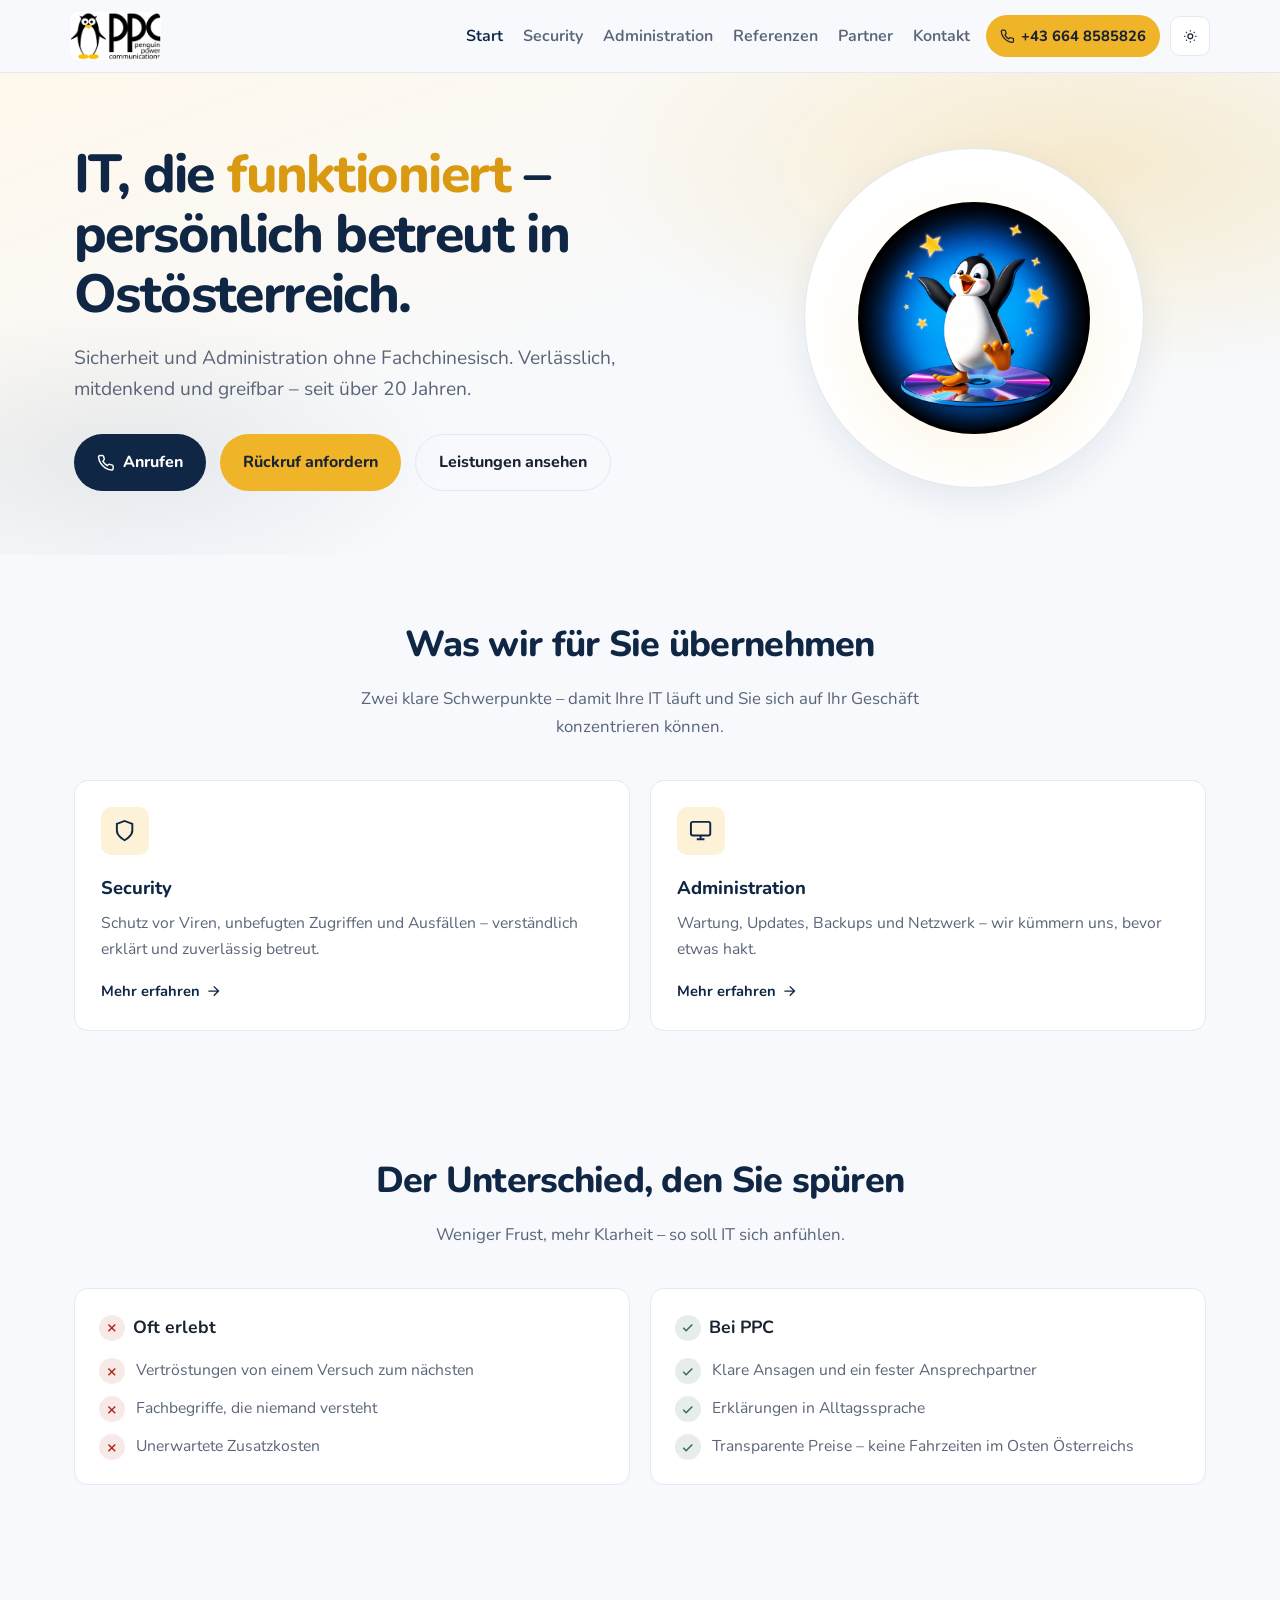
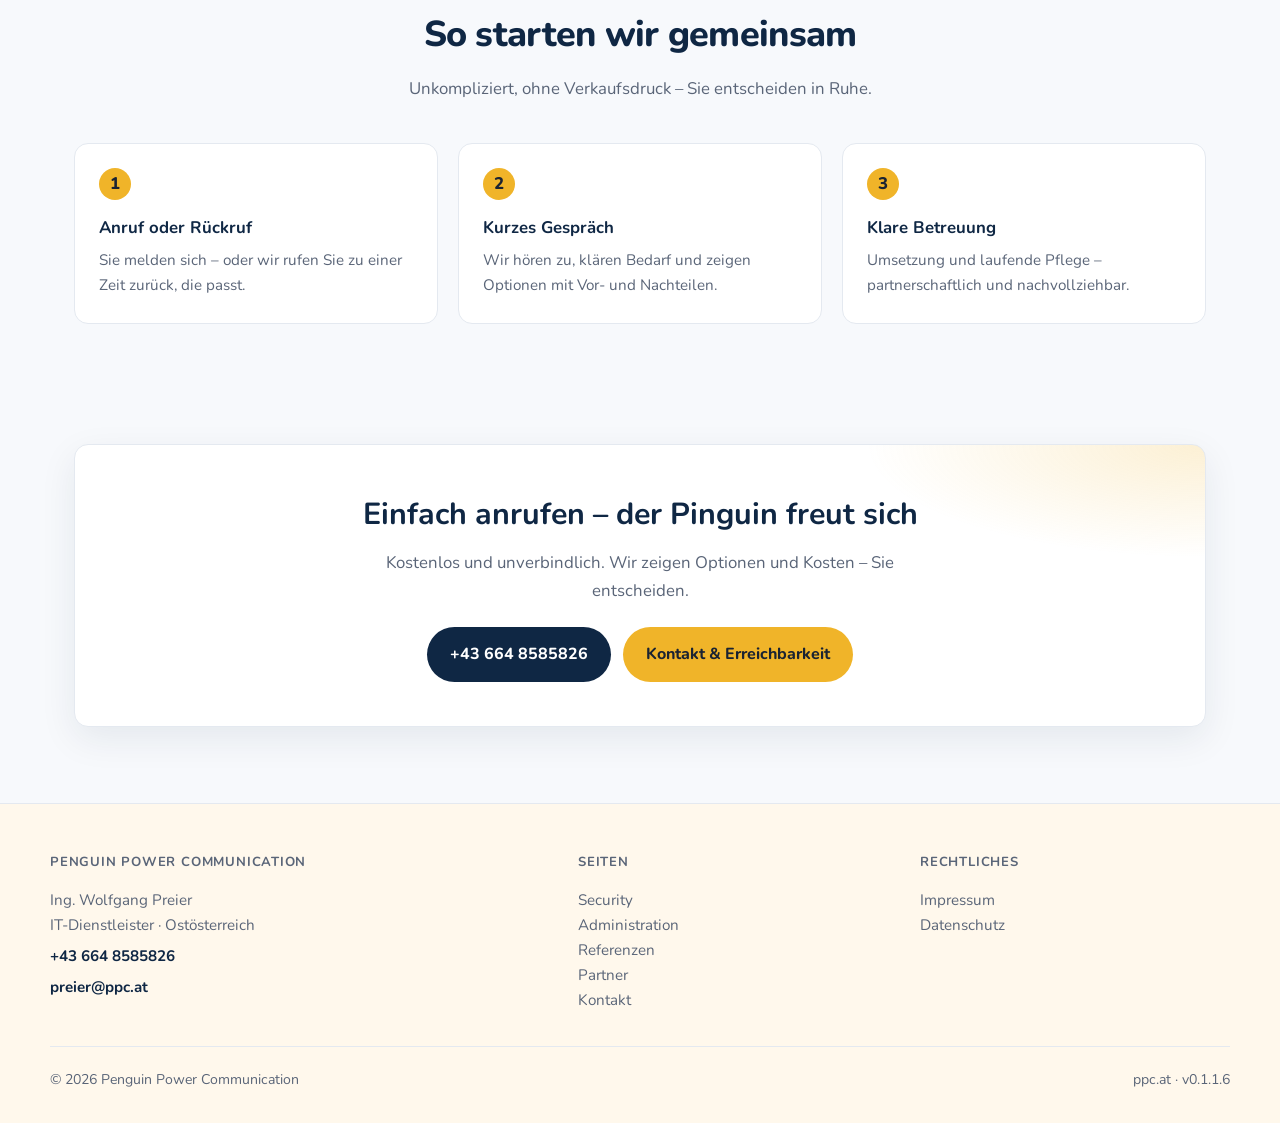
==== commit 592052ec: "Fix 0.1.1.6: ALTCHA challenge reachability and clearer form errors. Relax challenge origin checks an" ====
--- a/theweb/index.html
+++ b/theweb/index.html
@@ -6,8 +6,8 @@
   <title>Penguin Power Communication | IT, die funktioniert</title>
   <meta name="description" content="Persönlicher IT-Dienstleister in Ostösterreich. Administration und Security – verständlich, verlässlich, seit über 20 Jahren.">
   <meta name="author" content="Ing. Wolfgang Preier, Penguin Power Communication">
-  <meta name="version" content="0.1.1.5">
-  <!-- PPCWeb Version 0.1.1.5 | 2026-11-25 | siehe CHANGELOG.md und DOKUMENTATION.md -->
+  <meta name="version" content="0.1.1.6">
+  <!-- PPCWeb Version 0.1.1.6 | 2026-11-25 | siehe CHANGELOG.md und DOKUMENTATION.md -->
   <meta name="theme-color" content="#f0b429" media="(prefers-color-scheme: light)">
   <meta name="theme-color" content="#0d1b2a" media="(prefers-color-scheme: dark)">
   <link rel="canonical" href="https://ppc.at/">
@@ -268,7 +268,7 @@
     </div>
     <div class="footer-bottom">
       <span>© 2026 Penguin Power Communication</span>
-      <span>ppc.at · v<span id="site-version">0.1.1.5</span></span>
+      <span>ppc.at · v<span id="site-version">0.1.1.6</span></span>
     </div>
   </footer>
 
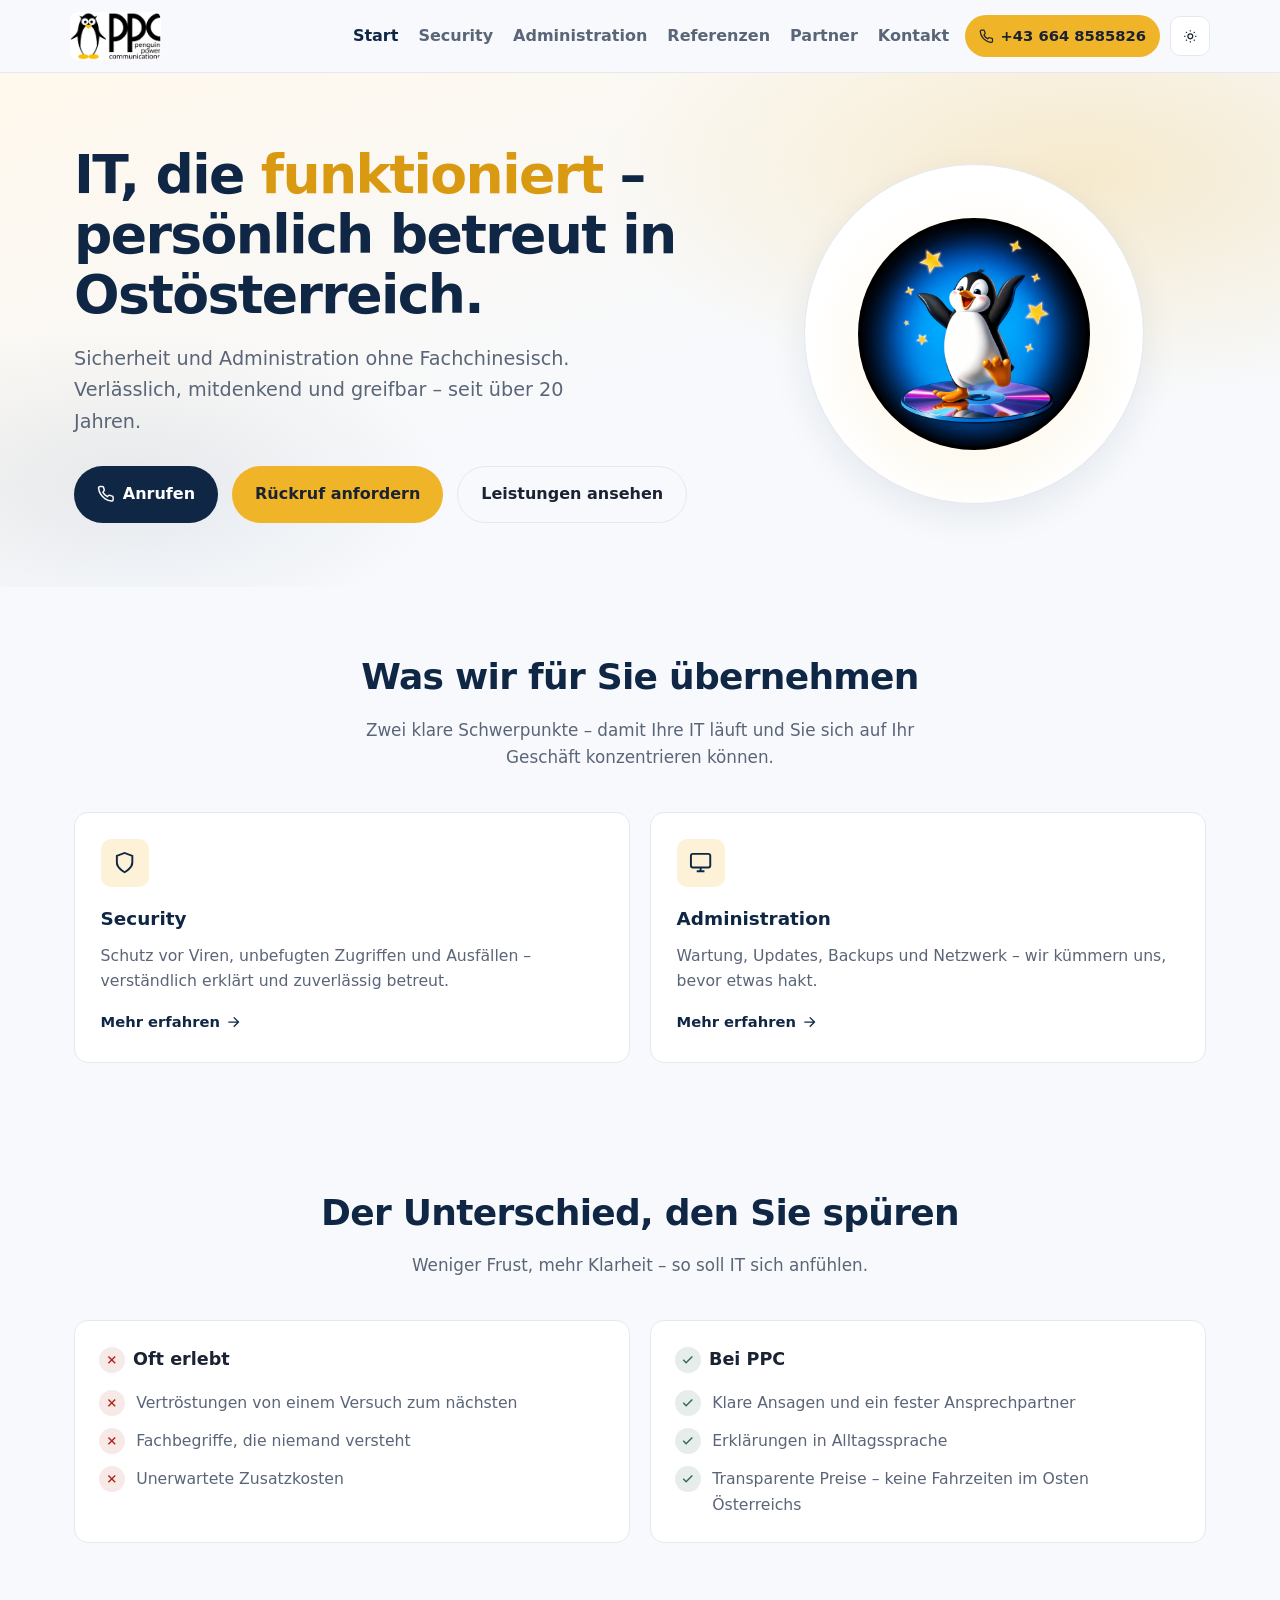
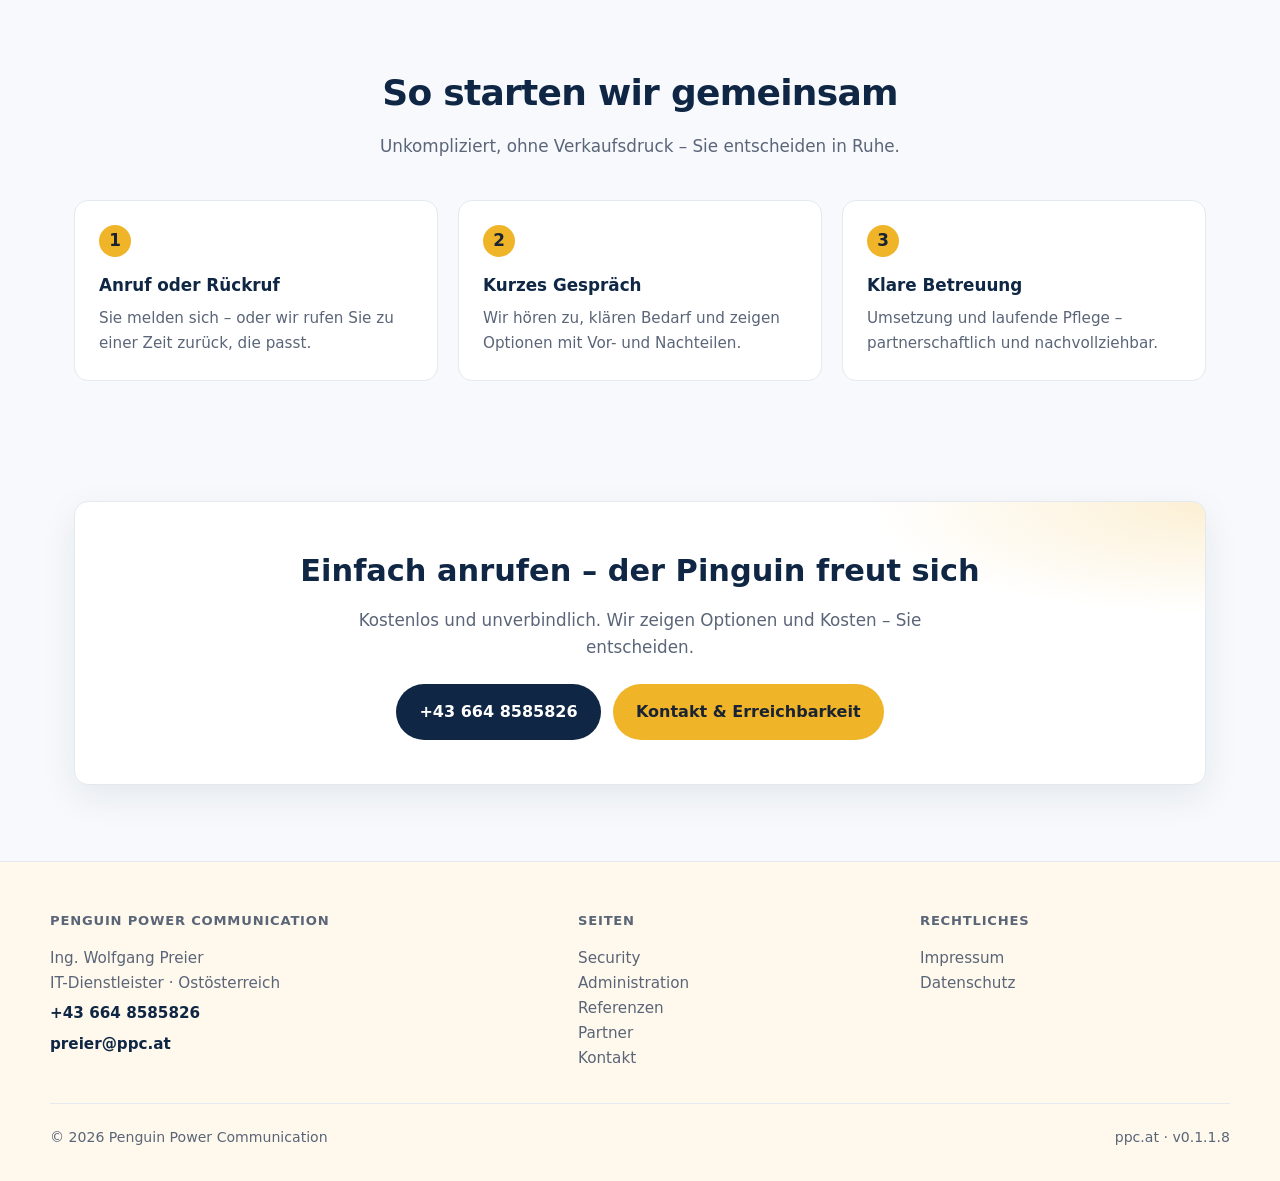
==== commit 76018fcb: "Release 0.1.1.8: security headers, server install docs, and local dev helpers. Co-authored-by: Curso" ====
--- a/theweb/index.html
+++ b/theweb/index.html
@@ -2,12 +2,17 @@
 <html lang="de">
 <head>
   <meta charset="UTF-8">
+  
+  <meta name="referrer" content="strict-origin-when-cross-origin">
+  <meta http-equiv="Content-Security-Policy" content="default-src 'self'; base-uri 'self'; object-src 'none'; form-action 'self'; script-src 'self' 'unsafe-inline'; style-src 'self' 'unsafe-inline' https://fonts.bunny.net; font-src 'self' https://fonts.bunny.net data:; img-src 'self' data:; connect-src 'self' https://fonts.bunny.net; worker-src 'self'; manifest-src 'self'; upgrade-insecure-requests">
+  <meta http-equiv="X-Content-Type-Options" content="nosniff">
+  <script src="assets/js/theme-init.js"></script>
   <meta name="viewport" content="width=device-width, initial-scale=1.0">
   <title>Penguin Power Communication | IT, die funktioniert</title>
   <meta name="description" content="Persönlicher IT-Dienstleister in Ostösterreich. Administration und Security – verständlich, verlässlich, seit über 20 Jahren.">
   <meta name="author" content="Ing. Wolfgang Preier, Penguin Power Communication">
-  <meta name="version" content="0.1.1.6">
-  <!-- PPCWeb Version 0.1.1.6 | 2026-11-25 | siehe CHANGELOG.md und DOKUMENTATION.md -->
+  <meta name="version" content="0.1.1.8">
+  <!-- PPCWeb Version 0.1.1.8 | 2026-11-27 | siehe CHANGELOG.md und DOKUMENTATION.md -->
   <meta name="theme-color" content="#f0b429" media="(prefers-color-scheme: light)">
   <meta name="theme-color" content="#0d1b2a" media="(prefers-color-scheme: dark)">
   <link rel="canonical" href="https://ppc.at/">
@@ -60,16 +65,6 @@
     ]
   }
   </script>
-  <script>
-    (function () {
-      try {
-        var t = localStorage.getItem('theme');
-        if (t === 'dark' || (!t && window.matchMedia('(prefers-color-scheme: dark)').matches)) {
-          document.documentElement.setAttribute('data-theme', 'dark');
-        }
-      } catch (e) {}
-    })();
-  </script>
 </head>
 <body>
   <a class="skip-link" href="#main">Zum Inhalt springen</a>
@@ -268,7 +263,7 @@
     </div>
     <div class="footer-bottom">
       <span>© 2026 Penguin Power Communication</span>
-      <span>ppc.at · v<span id="site-version">0.1.1.6</span></span>
+      <span>ppc.at · v<span id="site-version">0.1.1.8</span></span>
     </div>
   </footer>
 
